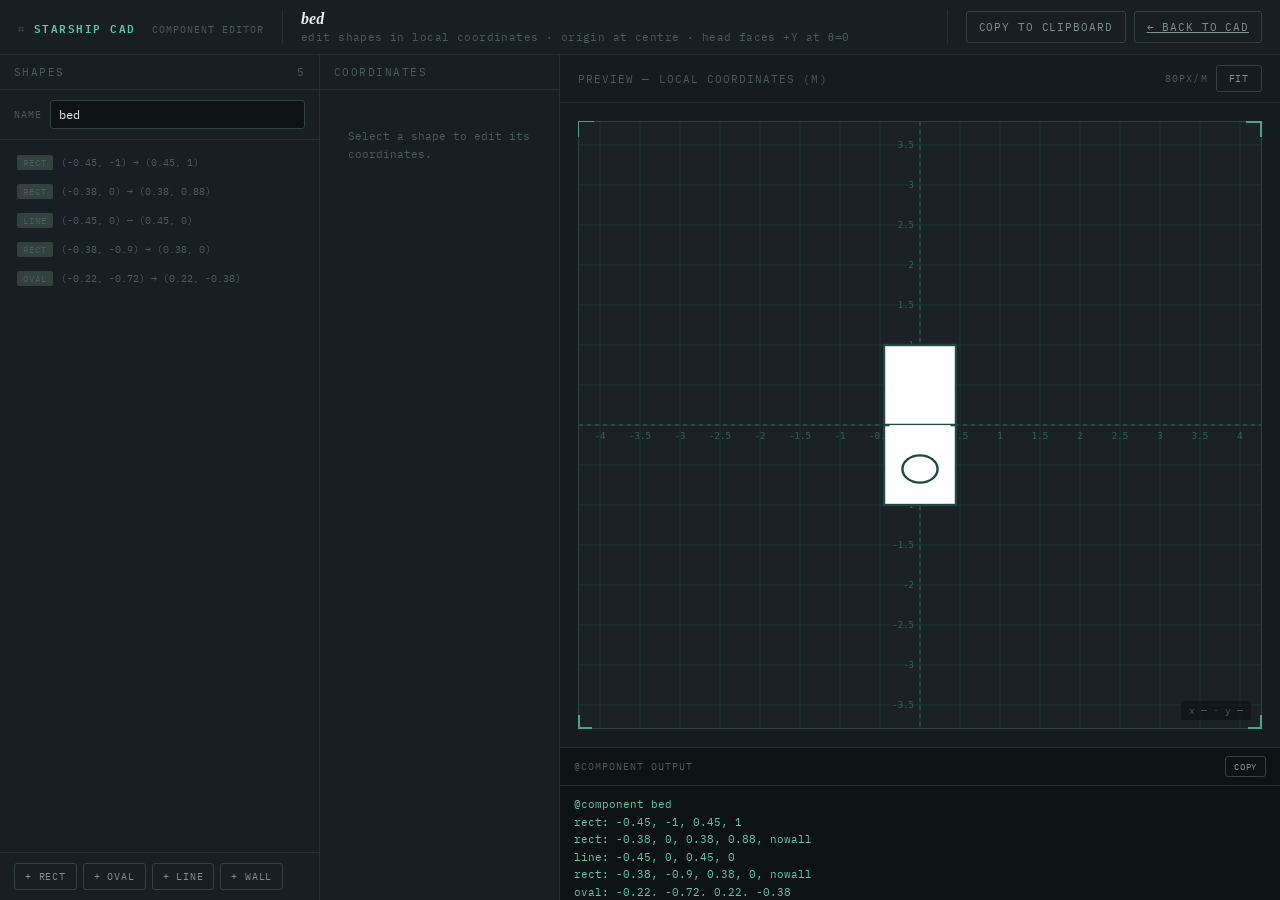
==== component-editor.html @ 3516a47f "Added venue.json" ====
<!DOCTYPE html>
<html lang="en">
<head>
<meta charset="UTF-8">
<meta name="viewport" content="width=device-width, initial-scale=1.0">
<title>Starship CAD — Component Editor</title>
<link href="https://fonts.cdnfonts.com/css/univers" rel="stylesheet">
<link rel="stylesheet" href="css/cad.css">
<style>
  /* ── Component Editor overrides ── */
  .app { flex-direction: row; }

  /* Left: shape list panel */
  .shape-panel {
    width: 320px;
    min-width: 280px;
    display: flex;
    flex-direction: column;
    border-right: 1px solid var(--hairline);
    background: var(--bg-panel);
    flex-shrink: 0;
  }
  .panel-header {
    display: flex;
    align-items: center;
    justify-content: space-between;
    padding: 10px 14px;
    border-bottom: 1px solid var(--hairline);
    font-size: 10.5px;
    letter-spacing: 0.14em;
    text-transform: uppercase;
    color: var(--text-faint);
  }
  .comp-name-wrap {
    display: flex;
    align-items: center;
    gap: 8px;
    padding: 10px 14px;
    border-bottom: 1px solid var(--hairline);
  }
  .comp-name-wrap label { font-size: 10px; color: var(--text-faint); letter-spacing: 0.1em; text-transform: uppercase; white-space: nowrap; }
  #compName {
    flex: 1;
    background: var(--bg-console);
    border: 1px solid var(--hairline-bright);
    color: var(--text-primary);
    font-family: var(--mono);
    font-size: 12px;
    padding: 6px 8px;
    border-radius: 3px;
    outline: none;
  }
  #compName:focus { border-color: var(--ink-teal); }

  .shape-list {
    flex: 1;
    overflow-y: auto;
    padding: 8px 0;
  }
  .shape-item {
    display: flex;
    align-items: center;
    gap: 8px;
    padding: 7px 14px;
    cursor: pointer;
    border-left: 3px solid transparent;
    transition: background .1s, border-color .1s;
    font-size: 11px;
    color: var(--text-muted);
  }
  .shape-item:hover { background: rgba(73,165,134,0.06); }
  .shape-item.selected { background: rgba(73,165,134,0.12); border-left-color: var(--ink-teal); color: var(--text-primary); }
  .shape-badge {
    font-size: 9px;
    letter-spacing: 0.1em;
    text-transform: uppercase;
    padding: 2px 6px;
    border-radius: 2px;
    background: var(--hairline-bright);
    color: var(--text-faint);
    flex-shrink: 0;
    min-width: 32px;
    text-align: center;
  }
  .shape-item.selected .shape-badge { background: var(--ink-teal-dim); color: var(--ink-teal-bright); }
  .shape-coords { font-family: var(--mono); font-size: 10px; color: var(--text-faint); overflow: hidden; text-overflow: ellipsis; white-space: nowrap; }

  .add-bar {
    padding: 10px 14px;
    border-top: 1px solid var(--hairline);
    display: flex;
    gap: 6px;
    flex-wrap: wrap;
  }
  .add-bar .btn { font-size: 10px; padding: 6px 10px; }

  /* Centre: coordinate editor */
  .coord-panel {
    width: 240px;
    flex-shrink: 0;
    border-right: 1px solid var(--hairline);
    display: flex;
    flex-direction: column;
    background: var(--bg-panel);
  }
  .coord-header {
    padding: 10px 14px;
    border-bottom: 1px solid var(--hairline);
    font-size: 10.5px;
    letter-spacing: 0.14em;
    text-transform: uppercase;
    color: var(--text-faint);
  }
  .coord-fields {
    flex: 1;
    padding: 14px;
    display: flex;
    flex-direction: column;
    gap: 10px;
    overflow-y: auto;
  }
  .field-group { display: flex; flex-direction: column; gap: 4px; }
  .field-group label { font-size: 10px; color: var(--text-faint); letter-spacing: 0.1em; text-transform: uppercase; }
  .field-row { display: flex; gap: 6px; }
  .field-row input {
    flex: 1;
    background: var(--bg-console);
    border: 1px solid var(--hairline-bright);
    color: var(--text-primary);
    font-family: var(--mono);
    font-size: 12px;
    padding: 7px 8px;
    border-radius: 3px;
    outline: none;
    min-width: 0;
  }
  .field-row input:focus { border-color: var(--ink-teal); }
  .field-row .field-label { font-size: 10px; color: var(--text-faint); padding: 8px 2px; align-self: center; min-width: 14px; }
  .coord-actions { padding: 10px 14px; border-top: 1px solid var(--hairline); display: flex; flex-direction: column; gap: 6px; }
  .check-row { display: flex; align-items: center; gap: 8px; font-size: 11px; color: var(--text-muted); cursor: pointer; }
  .check-row input[type=checkbox] { accent-color: var(--ink-teal); width: 14px; height: 14px; }
  #btnDeleteShape { border-color: var(--error); color: var(--error); }
  #btnDeleteShape:hover { background: rgba(217,119,106,0.1); }
  .empty-state { padding: 24px 14px; font-size: 11px; color: var(--text-faint); line-height: 1.6; }

  /* Right: canvas preview */
  .preview-panel {
    flex: 1;
    display: flex;
    flex-direction: column;
    min-width: 0;
    background: var(--bg-canvas-wrap);
  }
  .preview-header {
    display: flex;
    align-items: center;
    justify-content: space-between;
    padding: 10px 18px;
    border-bottom: 1px solid var(--hairline);
    font-size: 10.5px;
    letter-spacing: 0.1em;
    color: var(--text-faint);
    text-transform: uppercase;
    flex-shrink: 0;
  }
  .preview-header .btn { font-size: 10px; padding: 6px 12px; }
  .canvas-frame {
    flex: 1;
    margin: 18px;
    position: relative;
    border: 1px solid var(--hairline-bright);
  }
  .canvas-frame:before { content:''; position:absolute; top:-1px; left:-1px; width:14px; height:14px; border-top:2px solid var(--ink-teal); border-left:2px solid var(--ink-teal); }
  .canvas-frame:after  { content:''; position:absolute; top:-1px; right:-1px; width:14px; height:14px; border-top:2px solid var(--ink-teal); border-right:2px solid var(--ink-teal); }
  .tick-bl { position:absolute; bottom:-1px; left:-1px; width:14px; height:14px; border-bottom:2px solid var(--ink-teal); border-left:2px solid var(--ink-teal); }
  .tick-br { position:absolute; bottom:-1px; right:-1px; width:14px; height:14px; border-bottom:2px solid var(--ink-teal); border-right:2px solid var(--ink-teal); }
  #previewCanvas { position:absolute; inset:0; width:100%; height:100%; cursor:crosshair; }

  /* Output panel */
  .output-panel {
    flex-shrink: 0;
    border-top: 1px solid var(--hairline);
    background: var(--bg-console);
  }
  .output-header {
    display: flex;
    align-items: center;
    justify-content: space-between;
    padding: 8px 14px;
    border-bottom: 1px solid var(--hairline);
    font-size: 10px;
    letter-spacing: 0.1em;
    text-transform: uppercase;
    color: var(--text-faint);
  }
  #outputText {
    width: 100%;
    height: 110px;
    resize: none;
    background: transparent;
    border: none;
    outline: none;
    color: var(--ink-teal-bright);
    font-family: var(--mono);
    font-size: 11px;
    padding: 10px 14px;
    line-height: 1.6;
    box-sizing: border-box;
  }

  /* HUD crosshair coords */
  .coord-hud {
    position: absolute;
    right: 10px;
    bottom: 8px;
    font-size: 10px;
    color: var(--text-faint);
    background: rgba(13,18,21,0.72);
    padding: 3px 8px;
    border-radius: 3px;
    pointer-events: none;
  }
  .coord-hud b { color: var(--ink-teal-bright); }

  /* Crosshair lines on canvas */
  .ch-h, .ch-v {
    position: absolute;
    background: var(--ink-teal);
    opacity: 0.2;
    pointer-events: none;
  }
  .ch-h { height: 1px; left: 0; right: 0; top: 50%; }
  .ch-v { width: 1px; top: 0; bottom: 0; left: 50%; }
</style>
</head>
<body>
<div class="app" style="flex-direction:column;">

  <!-- Header -->
  <header class="headerbar">
    <div class="brand">⌗ <b>STARSHIP&nbsp;CAD</b> <span style="color:var(--text-faint);margin-left:8px;font-size:10px;letter-spacing:.1em">COMPONENT EDITOR</span></div>
    <div class="doc-title-wrap">
      <div class="doc-title" style="font-size:16px;" id="headerTitle">New Component</div>
      <div class="doc-meta">edit shapes in local coordinates · origin at centre · head faces +Y at θ=0</div>
    </div>
    <div class="toolbar">
      <button class="btn" id="btnCopyOutput" title="Copy @component block to clipboard">Copy to Clipboard</button>
      <a href="index.html" class="btn">← Back to CAD</a>
    </div>
  </header>

  <!-- Body -->
  <div class="body" style="flex:1;min-height:0;">

    <!-- Shape list -->
    <section class="shape-panel">
      <div class="panel-header">
        <span>Shapes</span>
        <span id="shapeCount" style="color:var(--text-faint)">0</span>
      </div>
      <div class="comp-name-wrap">
        <label>Name</label>
        <input type="text" id="compName" value="my_component" placeholder="component name">
      </div>
      <div class="shape-list" id="shapeList"></div>
      <div class="add-bar">
        <button class="btn" data-add="rect">+ Rect</button>
        <button class="btn" data-add="oval">+ Oval</button>
        <button class="btn" data-add="line">+ Line</button>
        <button class="btn" data-add="wall">+ Wall</button>
      </div>
    </section>

    <!-- Coordinate editor -->
    <section class="coord-panel">
      <div class="coord-header">Coordinates</div>
      <div class="coord-fields" id="coordFields">
        <div class="empty-state">Select a shape to edit its coordinates, or add a new shape using the buttons below the list.</div>
      </div>
      <div class="coord-actions" id="coordActions" style="display:none;">
        <label class="check-row"><input type="checkbox" id="chkNowall"> <span>nowall (suppress outline)</span></label>
        <button class="btn" id="btnDeleteShape">Delete Shape</button>
      </div>
    </section>

    <!-- Preview canvas + output -->
    <section class="preview-panel">
      <div class="preview-header">
        <span>Preview — local coordinates (m)</span>
        <div style="display:flex;gap:8px;align-items:center;">
          <span id="zoomLabel" style="font-size:10px;color:var(--text-faint)"></span>
          <button class="btn" id="btnFit">Fit</button>
        </div>
      </div>
      <div class="canvas-frame" id="canvasFrame">
        <div class="ch-h"></div><div class="ch-v"></div>
        <canvas id="previewCanvas"></canvas>
        <span class="tick-bl"></span><span class="tick-br"></span>
        <div class="coord-hud" id="coordHud">x — · y —</div>
      </div>
      <div class="output-panel">
        <div class="output-header">
          <span>@component output</span>
          <button class="btn" id="btnCopyOutput2" style="font-size:9px;padding:4px 8px;">Copy</button>
        </div>
        <textarea id="outputText" readonly></textarea>
      </div>
    </section>

  </div>
</div>

<script>
(function(){

const WALL_COLOR   = '#1e4a3d';
const PAPER_COLOR  = '#ffffff';
const GRID_COLOR   = '#cfd6d2';
const COMP_LW      = 0.03;   // component line width in local units
const GRID_STEP    = 0.5;    // local grid spacing

// ── State ──────────────────────────────────────────────────────────
let shapes = [];         // array of shape objects
let selectedIdx = -1;    // currently selected shape index
let zoom = 80;           // px per world unit
let panX = 0, panY = 0; // canvas offset in px from centre

// ── DOM ────────────────────────────────────────────────────────────
const el = {
  compName:     document.getElementById('compName'),
  headerTitle:  document.getElementById('headerTitle'),
  shapeList:    document.getElementById('shapeList'),
  shapeCount:   document.getElementById('shapeCount'),
  coordFields:  document.getElementById('coordFields'),
  coordActions: document.getElementById('coordActions'),
  chkNowall:    document.getElementById('chkNowall'),
  btnDelete:    document.getElementById('btnDeleteShape'),
  canvas:       document.getElementById('previewCanvas'),
  canvasFrame:  document.getElementById('canvasFrame'),
  coordHud:     document.getElementById('coordHud'),
  zoomLabel:    document.getElementById('zoomLabel'),
  btnFit:       document.getElementById('btnFit'),
  outputText:   document.getElementById('outputText'),
};
const ctx = el.canvas.getContext('2d');

// ── Coordinate helpers ────────────────────────────────────────────
function toScreen(lx, ly){
  const cw = el.canvas.clientWidth, ch = el.canvas.clientHeight;
  return [ cw/2 + panX + lx * zoom, ch/2 + panY - ly * zoom ];
}
function toLocal(sx, sy){
  const cw = el.canvas.clientWidth, ch = el.canvas.clientHeight;
  return [ (sx - cw/2 - panX) / zoom, -(sy - ch/2 - panY) / zoom ];
}
function r2(n){ return Math.round(n * 100) / 100; }

// ── Render ─────────────────────────────────────────────────────────
function fitCanvas(){
  const dpr = window.devicePixelRatio || 1;
  const frame = el.canvasFrame;
  const w = frame.clientWidth, h = frame.clientHeight;
  el.canvas.width  = Math.max(1, Math.floor(w * dpr));
  el.canvas.height = Math.max(1, Math.floor(h * dpr));
  ctx.setTransform(dpr, 0, 0, dpr, 0, 0);
}

function render(){
  fitCanvas();
  const cw = el.canvas.clientWidth, ch = el.canvas.clientHeight;
  ctx.clearRect(0, 0, cw, ch);

  // background
  ctx.fillStyle = '#1a2226';
  ctx.fillRect(0, 0, cw, ch);

  // grid
  drawGrid(cw, ch);

  // origin crosshair
  const [ox, oy] = toScreen(0, 0);
  ctx.save();
  ctx.strokeStyle = 'rgba(73,165,134,0.5)';
  ctx.lineWidth = 1;
  ctx.setLineDash([4,4]);
  ctx.beginPath(); ctx.moveTo(ox, 0); ctx.lineTo(ox, ch); ctx.stroke();
  ctx.beginPath(); ctx.moveTo(0, oy); ctx.lineTo(cw, oy); ctx.stroke();
  ctx.setLineDash([]);
  ctx.restore();

  // shapes
  shapes.forEach((s, i) => drawShape(s, i === selectedIdx));

  // zoom label
  el.zoomLabel.textContent = `${zoom}px/m`;
}

function drawGrid(cw, ch){
  ctx.save();
  ctx.strokeStyle = 'rgba(73,165,134,0.12)';
  ctx.lineWidth = 1;
  const step = GRID_STEP * zoom;
  const [ox, oy] = toScreen(0, 0);
  for (let x = ox % step; x < cw; x += step){
    ctx.beginPath(); ctx.moveTo(x, 0); ctx.lineTo(x, ch); ctx.stroke();
  }
  for (let y = oy % step; y < ch; y += step){
    ctx.beginPath(); ctx.moveTo(0, y); ctx.lineTo(cw, y); ctx.stroke();
  }
  // ruler labels on axes
  ctx.fillStyle = 'rgba(73,165,134,0.5)';
  ctx.font = '9px monospace';
  ctx.textAlign = 'center';
  for (let v = -10; v <= 10; v += GRID_STEP){
    if (Math.abs(v) < 0.001) continue;
    const [sx] = toScreen(v, 0);
    if (sx > 10 && sx < cw - 10) ctx.fillText(r2(v), sx, oy + 14);
    const [, sy] = toScreen(0, v);
    if (sy > 10 && sy < ch - 10){
      ctx.textAlign = 'right';
      ctx.fillText(r2(v), ox - 6, sy + 3);
      ctx.textAlign = 'center';
    }
  }
  ctx.restore();
}

function drawShape(s, isSelected){
  ctx.save();
  const color = isSelected ? '#5fc9a6' : WALL_COLOR;
  const lw = Math.max(1, COMP_LW * zoom);

  if (s.type === 'rect'){
    const [sx1, sy1] = toScreen(s.x1, s.y1);
    const [sx2, sy2] = toScreen(s.x2, s.y2);
    const x = Math.min(sx1,sx2), y = Math.min(sy1,sy2);
    const w = Math.abs(sx2-sx1), h = Math.abs(sy2-sy1);
    ctx.fillStyle = PAPER_COLOR; ctx.fillRect(x, y, w, h);
    if (!s.nowall){
      ctx.strokeStyle = color; ctx.lineWidth = lw;
      ctx.strokeRect(x, y, w, h);
    }
    if (isSelected){
      ctx.strokeStyle = '#5fc9a6'; ctx.lineWidth = 1.5;
      ctx.setLineDash([4,3]); ctx.strokeRect(x-3, y-3, w+6, h+6);
      ctx.setLineDash([]);
    }
  } else if (s.type === 'oval'){
    const cx = (s.x1+s.x2)/2, cy = (s.y1+s.y2)/2;
    const [scx, scy] = toScreen(cx, cy);
    const rx = Math.abs(s.x2-s.x1)/2*zoom, ry = Math.abs(s.y2-s.y1)/2*zoom;
    ctx.beginPath(); ctx.ellipse(scx, scy, rx, ry, 0, 0, Math.PI*2);
    ctx.fillStyle = PAPER_COLOR; ctx.fill();
    if (!s.nowall){ ctx.strokeStyle = color; ctx.lineWidth = lw; ctx.stroke(); }
    if (isSelected){
      ctx.strokeStyle = '#5fc9a6'; ctx.lineWidth = 1.5;
      ctx.setLineDash([4,3]); ctx.stroke(); ctx.setLineDash([]);
    }
  } else if (s.type === 'line' || s.type === 'wall'){
    const [sx1,sy1] = toScreen(s.x1, s.y1);
    const [sx2,sy2] = toScreen(s.x2, s.y2);
    ctx.strokeStyle = isSelected ? '#5fc9a6' : color;
    ctx.lineWidth = s.type === 'wall' ? Math.max(2, lw*2) : lw;
    ctx.lineCap = s.type === 'wall' ? 'square' : 'round';
    ctx.beginPath(); ctx.moveTo(sx1,sy1); ctx.lineTo(sx2,sy2); ctx.stroke();
  }

  // anchor dots on selected shape
  if (isSelected){
    const pts = s.type === 'line' || s.type === 'wall'
      ? [[s.x1,s.y1],[s.x2,s.y2],[(s.x1+s.x2)/2,(s.y1+s.y2)/2]]
      : [[s.x1,s.y1],[s.x2,s.y1],[s.x1,s.y2],[s.x2,s.y2],[(s.x1+s.x2)/2,(s.y1+s.y2)/2]];
    ctx.fillStyle = '#5fc9a6';
    for (const [lx,ly] of pts){
      const [sx,sy] = toScreen(lx, ly);
      ctx.beginPath(); ctx.arc(sx,sy,3,0,Math.PI*2); ctx.fill();
    }
  }
  ctx.restore();
}

// ── Shape list ─────────────────────────────────────────────────────
function buildShapeList(){
  el.shapeList.innerHTML = '';
  el.shapeCount.textContent = shapes.length;
  shapes.forEach((s, i) => {
    const div = document.createElement('div');
    div.className = 'shape-item' + (i === selectedIdx ? ' selected' : '');
    div.innerHTML = `
      <span class="shape-badge">${s.type}</span>
      <span class="shape-coords">${fmtCoords(s)}</span>`;
    div.addEventListener('click', () => selectShape(i));
    el.shapeList.appendChild(div);
  });
  updateOutput();
}

function fmtCoords(s){
  if (s.type === 'rect' || s.type === 'oval')
    return `(${r2(s.x1)}, ${r2(s.y1)}) → (${r2(s.x2)}, ${r2(s.y2)})`;
  return `(${r2(s.x1)}, ${r2(s.y1)}) — (${r2(s.x2)}, ${r2(s.y2)})`;
}

// ── Selection + coord editor ───────────────────────────────────────
function selectShape(i){
  selectedIdx = i;
  buildShapeList();
  buildCoordEditor();
  render();
}

function buildCoordEditor(){
  const s = shapes[selectedIdx];
  if (!s){ el.coordFields.innerHTML = '<div class="empty-state">Select a shape to edit its coordinates.</div>'; el.coordActions.style.display='none'; return; }
  el.coordActions.style.display = '';

  const hasNowall = s.type === 'rect' || s.type === 'oval';
  el.chkNowall.disabled = !hasNowall;
  el.chkNowall.checked = !!s.nowall;
  el.coordFields.style.display = '';

  if (s.type === 'rect' || s.type === 'oval'){
    el.coordFields.innerHTML = `
      <div class="field-group">
        <label>Corner 1</label>
        <div class="field-row">
          <span class="field-label">x1</span><input type="number" step="0.05" id="fx1" value="${s.x1}">
          <span class="field-label">y1</span><input type="number" step="0.05" id="fy1" value="${s.y1}">
        </div>
      </div>
      <div class="field-group">
        <label>Corner 2</label>
        <div class="field-row">
          <span class="field-label">x2</span><input type="number" step="0.05" id="fx2" value="${s.x2}">
          <span class="field-label">y2</span><input type="number" step="0.05" id="fy2" value="${s.y2}">
        </div>
      </div>`;
  } else {
    el.coordFields.innerHTML = `
      <div class="field-group">
        <label>Start point</label>
        <div class="field-row">
          <span class="field-label">x1</span><input type="number" step="0.05" id="fx1" value="${s.x1}">
          <span class="field-label">y1</span><input type="number" step="0.05" id="fy1" value="${s.y1}">
        </div>
      </div>
      <div class="field-group">
        <label>End point</label>
        <div class="field-row">
          <span class="field-label">x2</span><input type="number" step="0.05" id="fx2" value="${s.x2}">
          <span class="field-label">y2</span><input type="number" step="0.05" id="fy2" value="${s.y2}">
        </div>
      </div>`;
  }

  // wire up inputs
  ['fx1','fy1','fx2','fy2'].forEach(id => {
    const inp = document.getElementById(id);
    if (!inp) return;
    inp.addEventListener('input', () => {
      shapes[selectedIdx][id.slice(1)] = parseFloat(inp.value) || 0;
      buildShapeList();
      render();
    });
  });
}

el.chkNowall.addEventListener('change', () => {
  if (selectedIdx < 0) return;
  shapes[selectedIdx].nowall = el.chkNowall.checked;
  buildShapeList(); render();
});

el.btnDelete.addEventListener('click', () => {
  if (selectedIdx < 0) return;
  shapes.splice(selectedIdx, 1);
  selectedIdx = Math.min(selectedIdx, shapes.length - 1);
  buildShapeList(); buildCoordEditor(); render();
});

// ── Add shape buttons ──────────────────────────────────────────────
document.querySelectorAll('[data-add]').forEach(btn => {
  btn.addEventListener('click', () => {
    const type = btn.dataset.add;
    let s;
    if (type === 'rect')      s = { type:'rect', x1:-0.25, y1:-0.25, x2:0.25, y2:0.25, nowall:false };
    else if (type === 'oval') s = { type:'oval', x1:-0.25, y1:-0.25, x2:0.25, y2:0.25, nowall:false };
    else if (type === 'line') s = { type:'line', x1:-0.25, y1:0, x2:0.25, y2:0 };
    else                      s = { type:'wall', x1:-0.25, y1:0, x2:0.25, y2:0 };
    shapes.push(s);
    selectedIdx = shapes.length - 1;
    buildShapeList(); buildCoordEditor(); render();
  });
});

// ── Component name ─────────────────────────────────────────────────
el.compName.addEventListener('input', () => {
  el.headerTitle.textContent = el.compName.value || 'New Component';
  updateOutput();
});

// ── Output ─────────────────────────────────────────────────────────
function updateOutput(){
  const name = el.compName.value.trim().replace(/\s+/g,'_') || 'my_component';
  const lines = [`@component ${name}`];
  shapes.forEach(s => {
    if (s.type === 'rect'){
      const flags = s.nowall ? ', nowall' : '';
      lines.push(`rect: ${r2(s.x1)}, ${r2(s.y1)}, ${r2(s.x2)}, ${r2(s.y2)}${flags}`);
    } else if (s.type === 'oval'){
      const flags = s.nowall ? ', nowall' : '';
      lines.push(`oval: ${r2(s.x1)}, ${r2(s.y1)}, ${r2(s.x2)}, ${r2(s.y2)}${flags}`);
    } else if (s.type === 'line'){
      lines.push(`line: ${r2(s.x1)}, ${r2(s.y1)}, ${r2(s.x2)}, ${r2(s.y2)}`);
    } else if (s.type === 'wall'){
      lines.push(`wall: ${r2(s.x1)}, ${r2(s.y1)}, ${r2(s.x2)}, ${r2(s.y2)}`);
    }
  });
  lines.push('@end');
  el.outputText.value = lines.join('\n');
}

function copyOutput(){
  navigator.clipboard.writeText(el.outputText.value).then(() => {
    const t = document.createElement('div');
    t.textContent = 'Copied to clipboard!';
    t.style.cssText='position:fixed;bottom:20px;right:20px;background:#49a586;color:#fff;padding:10px 16px;border-radius:4px;font-size:13px;z-index:999;font-family:monospace';
    document.body.appendChild(t);
    setTimeout(()=>t.remove(), 2000);
  });
}
document.getElementById('btnCopyOutput').addEventListener('click', copyOutput);
document.getElementById('btnCopyOutput2').addEventListener('click', copyOutput);

// ── Zoom & pan ─────────────────────────────────────────────────────
el.canvas.addEventListener('wheel', e => {
  e.preventDefault();
  const factor = e.deltaY < 0 ? 1.15 : 1/1.15;
  zoom = Math.max(10, Math.min(500, zoom * factor));
  render();
}, { passive: false });

let isPanning = false, panStart = [0,0], panOffset = [0,0];
el.canvas.addEventListener('mousedown', e => {
  if (e.button !== 0) return;
  isPanning = true;
  panStart = [e.clientX - panX, e.clientY - panY];
  el.canvas.style.cursor = 'grabbing';
});
window.addEventListener('mousemove', e => {
  if (isPanning){
    panX = e.clientX - panStart[0];
    panY = e.clientY - panStart[1];
    render();
  }
  // HUD
  const rect = el.canvas.getBoundingClientRect();
  const sx = e.clientX - rect.left, sy = e.clientY - rect.top;
  const [lx, ly] = toLocal(sx, sy);
  el.coordHud.innerHTML = `x <b>${(Math.round(lx*100)/100).toFixed(2)}</b> · y <b>${(Math.round(ly*100)/100).toFixed(2)}</b>`;
});
window.addEventListener('mouseup', () => {
  isPanning = false;
  el.canvas.style.cursor = 'crosshair';
});

el.btnFit.addEventListener('click', () => {
  zoom = 80; panX = 0; panY = 0; render();
});

if (window.ResizeObserver){
  new ResizeObserver(() => render()).observe(el.canvasFrame);
}

// ── Init — load bed as example ─────────────────────────────────────
el.compName.value = 'bed';
el.headerTitle.textContent = 'bed';
shapes = [
  { type:'rect', x1:-0.45, y1:-1.00, x2:0.45, y2:1.00, nowall:false },
  { type:'rect', x1:-0.38, y1: 0.00, x2:0.38, y2:0.88, nowall:true },
  { type:'line', x1:-0.45, y1: 0.00, x2:0.45, y2:0.00 },
  { type:'rect', x1:-0.38, y1:-0.90, x2:0.38, y2:0.00, nowall:true },
  { type:'oval', x1:-0.22, y1:-0.72, x2:0.22, y2:-0.38, nowall:false },
];
buildShapeList();
buildCoordEditor();
render();

})();
</script>
</body>
</html>
---- css/cad.css ----
@import url('https://fonts.googleapis.com/css2?family=IBM+Plex+Mono:wght@400;500;600;700&display=swap');

  :root{
    --bg-void:#11161a;
    --bg-panel:#171f23;
    --bg-console:#0d1215;
    --bg-canvas-wrap:#151c20;
    --ink-teal:#49a586;
    --ink-teal-bright:#5fc9a6;
    --ink-teal-dim:#284d41;
    --hairline:#25302f;
    --hairline-bright:#33423f;
    --text-primary:#e8efec;
    --text-muted:#7f938c;
    --text-faint:#4c5c58;
    --error:#d9776a;
    --amber:#d1a24a;
    --paper:#ffffff;
    --grid-line:#cfd6d2;
    --wall-color:#1e4a3d;
    --mono: 'IBM Plex Mono', ui-monospace, 'SFMono-Regular', Menlo, Consolas, monospace;
    --title-font: Optima, Candara, 'Noto Serif', Georgia, serif;
  }

  *{ box-sizing:border-box; }
  html,body{ height:100%; }
  body{
    margin:0;
    background:var(--bg-void);
    color:var(--text-primary);
    font-family:var(--mono);
    -webkit-font-smoothing:antialiased;
  }

  .app{
    display:flex;
    flex-direction:column;
    height:100vh;
  }

  /* ---------- Header ---------- */
  .headerbar{
    display:flex;
    align-items:center;
    gap:18px;
    padding:10px 18px;
    background:var(--bg-panel);
    border-bottom:1px solid var(--hairline);
    flex-shrink:0;
  }
  .brand{
    display:flex;
    align-items:baseline;
    gap:8px;
    color:var(--text-faint);
    font-size:11px;
    letter-spacing:0.14em;
    white-space:nowrap;
  }
  .brand b{ color:var(--ink-teal-bright); font-weight:600; }
  .doc-title-wrap{
    flex:1;
    min-width:0;
    border-left:1px solid var(--hairline);
    border-right:1px solid var(--hairline);
    padding:0 18px;
  }
  .doc-title{
    font-family:var(--title-font);
    font-style:italic;
    font-weight:700;
    font-size:22px;
    color:var(--text-primary);
    white-space:nowrap;
    overflow:hidden;
    text-overflow:ellipsis;
  }
  .doc-meta{
    margin-top:2px;
    font-size:10.5px;
    color:var(--text-faint);
    letter-spacing:0.04em;
    white-space:nowrap;
    overflow:hidden;
    text-overflow:ellipsis;
  }
  .doc-meta span{ color:var(--text-muted); }

  .toolbar{ display:flex; gap:8px; flex-shrink:0; }
  .btn{
    appearance:none;
    background:transparent;
    border:1px solid var(--hairline-bright);
    color:var(--text-muted);
    font-family:var(--mono);
    font-size:11px;
    letter-spacing:0.08em;
    text-transform:uppercase;
    padding:8px 12px;
    border-radius:3px;
    cursor:pointer;
    transition:border-color .15s ease, color .15s ease, background .15s ease;
    white-space:nowrap;
  }
  .btn:hover{ border-color:var(--ink-teal); color:var(--text-primary); }
  .btn:active{ background:var(--ink-teal-dim); }
  .btn.primary{ border-color:var(--ink-teal); color:var(--ink-teal-bright); }
  .btn.primary:hover{ background:var(--ink-teal-dim); color:#fff; }
  .btn.confirm{ border-color:var(--error); color:var(--error); }
  .btn.active{ border-color:var(--error); color:var(--error); background:rgba(217,119,106,0.1); }
  input[type=file]{ display:none; }

  /* ---------- Body split ---------- */
  .body{
    flex:1;
    display:flex;
    min-height:0;
  }

  /* ---------- Console (left) ---------- */
  .console{
    width:420px;
    min-width:300px;
    max-width:55vw;
    display:flex;
    flex-direction:column;
    border-right:1px solid var(--hairline);
    background:var(--bg-panel);
  }
  .console-label{
    display:flex;
    align-items:center;
    justify-content:space-between;
    padding:10px 14px;
    font-size:10.5px;
    letter-spacing:0.14em;
    color:var(--text-faint);
    border-bottom:1px solid var(--hairline);
    text-transform:uppercase;
  }
  .console-label .status-dot{
    width:6px; height:6px; border-radius:50%;
    background:var(--ink-teal); display:inline-block; margin-right:6px;
    box-shadow:0 0 6px var(--ink-teal);
  }
  .console-label .status-dot.err{ background:var(--error); box-shadow:0 0 6px var(--error); }

  .editor-wrap{
    flex:1;
    display:flex;
    min-height:0;
    background:var(--bg-console);
    position:relative;
  }
  .gutter{
    width:38px;
    flex-shrink:0;
    padding:12px 0;
    text-align:right;
    color:var(--text-faint);
    font-size:12px;
    line-height:19px;
    overflow:hidden;
    user-select:none;
    border-right:1px solid var(--hairline);
  }
  .gutter div{ padding-right:8px; }
  textarea#script{
    flex:1;
    resize:none;
    border:none;
    outline:none;
    background:transparent;
    color:var(--text-primary);
    font-family:var(--mono);
    font-size:12.5px;
    line-height:19px;
    padding:12px 12px;
    tab-size:2;
    white-space:pre;
    overflow:auto;
  }

  .console-footer{
    border-top:1px solid var(--hairline);
    padding:10px 14px 12px;
    flex-shrink:0;
  }
  .render-row{ display:flex; gap:8px; align-items:center; margin-bottom:8px; }
  .hint{ font-size:10px; color:var(--text-faint); letter-spacing:.03em; }

  .log{
    max-height:130px;
    overflow-y:auto;
    font-size:11px;
    line-height:1.6;
  }
  .log .ok{ color:var(--text-faint); }
  .log .err-line{ color:var(--error); }
  .log .err-line b{ color:#fff; font-weight:600; }

  /* ---------- Reference strip ---------- */
  .reference{
    border-top:1px solid var(--hairline);
    flex-shrink:0;
  }
  .reference summary{
    cursor:pointer;
    padding:9px 14px;
    font-size:10.5px;
    letter-spacing:0.1em;
    text-transform:uppercase;
    color:var(--text-faint);
    list-style:none;
    display:flex;
    align-items:center;
    gap:6px;
  }
  .reference summary::-webkit-details-marker{ display:none; }
  .reference summary:before{ content:'▸'; color:var(--ink-teal); }
  .reference[open] summary:before{ content:'▾'; }
  .reference-body{
    padding:0 14px 14px;
    font-size:11px;
    color:var(--text-muted);
    line-height:1.7;
    max-height:220px;
    overflow-y:auto;
  }
  .reference-body code{ color:var(--ink-teal-bright); }
  .reference-body .ex{ display:block; color:var(--text-faint); margin:2px 0 8px 0; padding-left:2px; border-left:2px solid var(--hairline-bright); padding-left:8px;}

  /* ---------- Canvas panel (right) ---------- */
  .stage{
    flex:1;
    display:flex;
    flex-direction:column;
    min-width:0;
    background:var(--bg-canvas-wrap);
  }
  .canvas-frame{
    flex:1;
    margin:22px;
    position:relative;
    border:1px solid var(--hairline-bright);
    background:transparent;
  }
  .canvas-frame:before, .canvas-frame:after,
  .canvas-frame .tick-br, .canvas-frame .tick-bl{
    content:'';
    position:absolute;
    width:14px; height:14px;
    pointer-events:none;
  }
  .canvas-frame:before{ /* top-left */
    top:-1px; left:-1px;
    border-top:2px solid var(--ink-teal);
    border-left:2px solid var(--ink-teal);
  }
  .canvas-frame:after{ /* top-right */
    top:-1px; right:-1px;
    border-top:2px solid var(--ink-teal);
    border-right:2px solid var(--ink-teal);
  }
  .tick-bl{
    bottom:-1px; left:-1px;
    border-bottom:2px solid var(--ink-teal);
    border-left:2px solid var(--ink-teal);
  }
  .tick-br{
    bottom:-1px; right:-1px;
    border-bottom:2px solid var(--ink-teal);
    border-right:2px solid var(--ink-teal);
  }

  /* midpoint ticks on each edge */
  .tick-tm, .tick-bm, .tick-ml, .tick-mr{
    position:absolute;
    pointer-events:none;
    background:var(--ink-teal);
  }
  .tick-tm{ top:-1px;    left:50%; transform:translateX(-50%); width:1px; height:8px; }
  .tick-bm{ bottom:-1px; left:50%; transform:translateX(-50%); width:1px; height:8px; }
  .tick-ml{ left:-1px;   top:50%;  transform:translateY(-50%); height:1px; width:8px; }
  .tick-mr{ right:-1px;  top:50%;  transform:translateY(-50%); height:1px; width:8px; }

  /* center crosshair */
  .crosshair-h, .crosshair-v{
    position:absolute;
    pointer-events:none;
    background:var(--ink-teal);
    opacity:0.28;
  }
  .crosshair-h{ top:50%; left:50%; transform:translate(-50%,-50%); width:18px; height:1px; }
  .crosshair-v{ top:50%; left:50%; transform:translate(-50%,-50%); width:1px; height:18px; }
  #canvasHost{ position:absolute; inset:0; }
  canvas#stage-canvas{ position:absolute; top:0; left:0; width:100%; height:100%; cursor:crosshair; }

  .hud{
    position:absolute;
    right:10px;
    bottom:8px;
    font-size:10.5px;
    color:var(--text-faint);
    background:rgba(13,18,21,0.72);
    padding:3px 8px;
    border-radius:3px;
    pointer-events:none;
    letter-spacing:.02em;
  }
  .hud b{ color:var(--ink-teal-bright); font-weight:600; }

  .statusline{
    flex-shrink:0;
    display:flex;
    justify-content:space-between;
    padding:8px 22px 16px;
    font-size:10.5px;
    color:var(--text-faint);
    letter-spacing:.03em;
  }
  .statusline span{ color:var(--text-muted); }

  /* scrollbars */
  ::-webkit-scrollbar{ width:9px; height:9px; }
  ::-webkit-scrollbar-track{ background:transparent; }
  ::-webkit-scrollbar-thumb{ background:var(--hairline-bright); border-radius:5px; }
  ::-webkit-scrollbar-thumb:hover{ background:var(--ink-teal-dim); }

  @media (max-width: 860px){
    .body{ flex-direction:column; }
    .console{ width:100%; max-width:none; height:46vh; border-right:none; border-bottom:1px solid var(--hairline); }
    .doc-title-wrap{ padding:0 10px; }
    .brand{ display:none; }
  }

/* drawings dropdown */
#drawingSelect {
  appearance: none;
  background: var(--bg-panel);
  border: 1px solid var(--hairline-bright);
  color: var(--text-muted);
  font-family: var(--mono);
  font-size: 11px;
  letter-spacing: 0.06em;
  padding: 8px 28px 8px 10px;
  border-radius: 3px;
  cursor: pointer;
  background-image: url("data:image/svg+xml,%3Csvg xmlns='http://www.w3.org/2000/svg' width='10' height='6'%3E%3Cpath d='M0 0l5 6 5-6z' fill='%2349a586'/%3E%3C/svg%3E");
  background-repeat: no-repeat;
  background-position: right 8px center;
  transition: border-color .15s ease;
}
#drawingSelect:hover { border-color: var(--ink-teal); color: var(--text-primary); }
#drawingSelect option { background: var(--bg-panel); color: var(--text-primary); }

/* info bar — upper right of canvas frame */
.info-bar {
  position: absolute;
  top: 8px;
  right: 10px;
  font-size: 10.5px;
  color: var(--text-faint);
  background: rgba(13,18,21,0.72);
  padding: 3px 8px;
  border-radius: 3px;
  pointer-events: none;
  letter-spacing: .02em;
  white-space: nowrap;
}
.info-bar b { color: var(--ink-teal-bright); font-weight: 600; }
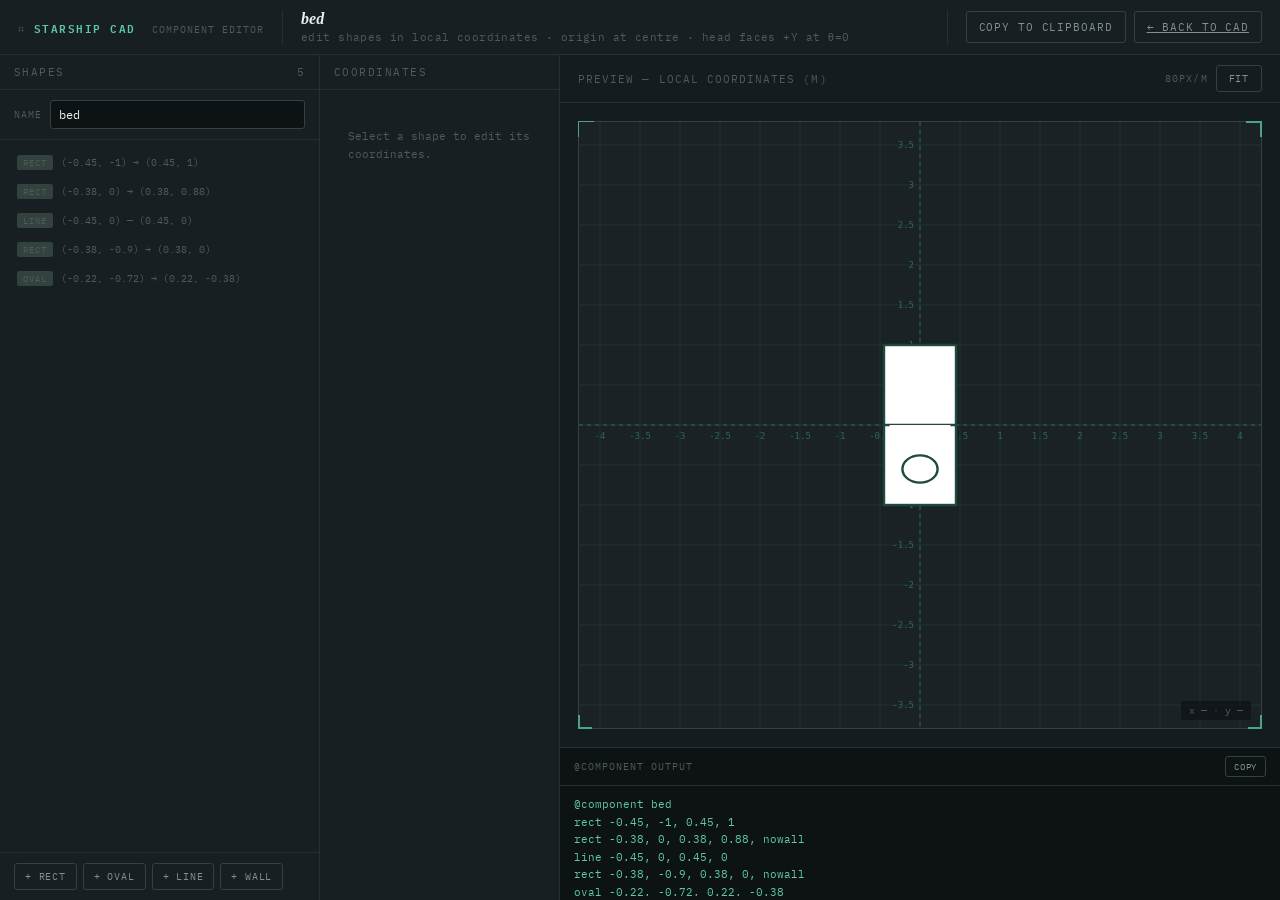
==== commit c0743d77: "Remove colons" ====
--- a/component-editor.html
+++ b/component-editor.html
@@ -606,14 +606,14 @@
   shapes.forEach(s => {
     if (s.type === 'rect'){
       const flags = s.nowall ? ', nowall' : '';
-      lines.push(`rect: ${r2(s.x1)}, ${r2(s.y1)}, ${r2(s.x2)}, ${r2(s.y2)}${flags}`);
+      lines.push(`rect ${r2(s.x1)}, ${r2(s.y1)}, ${r2(s.x2)}, ${r2(s.y2)}${flags}`);
     } else if (s.type === 'oval'){
       const flags = s.nowall ? ', nowall' : '';
-      lines.push(`oval: ${r2(s.x1)}, ${r2(s.y1)}, ${r2(s.x2)}, ${r2(s.y2)}${flags}`);
+      lines.push(`oval ${r2(s.x1)}, ${r2(s.y1)}, ${r2(s.x2)}, ${r2(s.y2)}${flags}`);
     } else if (s.type === 'line'){
-      lines.push(`line: ${r2(s.x1)}, ${r2(s.y1)}, ${r2(s.x2)}, ${r2(s.y2)}`);
+      lines.push(`line ${r2(s.x1)}, ${r2(s.y1)}, ${r2(s.x2)}, ${r2(s.y2)}`);
     } else if (s.type === 'wall'){
-      lines.push(`wall: ${r2(s.x1)}, ${r2(s.y1)}, ${r2(s.x2)}, ${r2(s.y2)}`);
+      lines.push(`wall ${r2(s.x1)}, ${r2(s.y1)}, ${r2(s.x2)}, ${r2(s.y2)}`);
     }
   });
   lines.push('@end');
